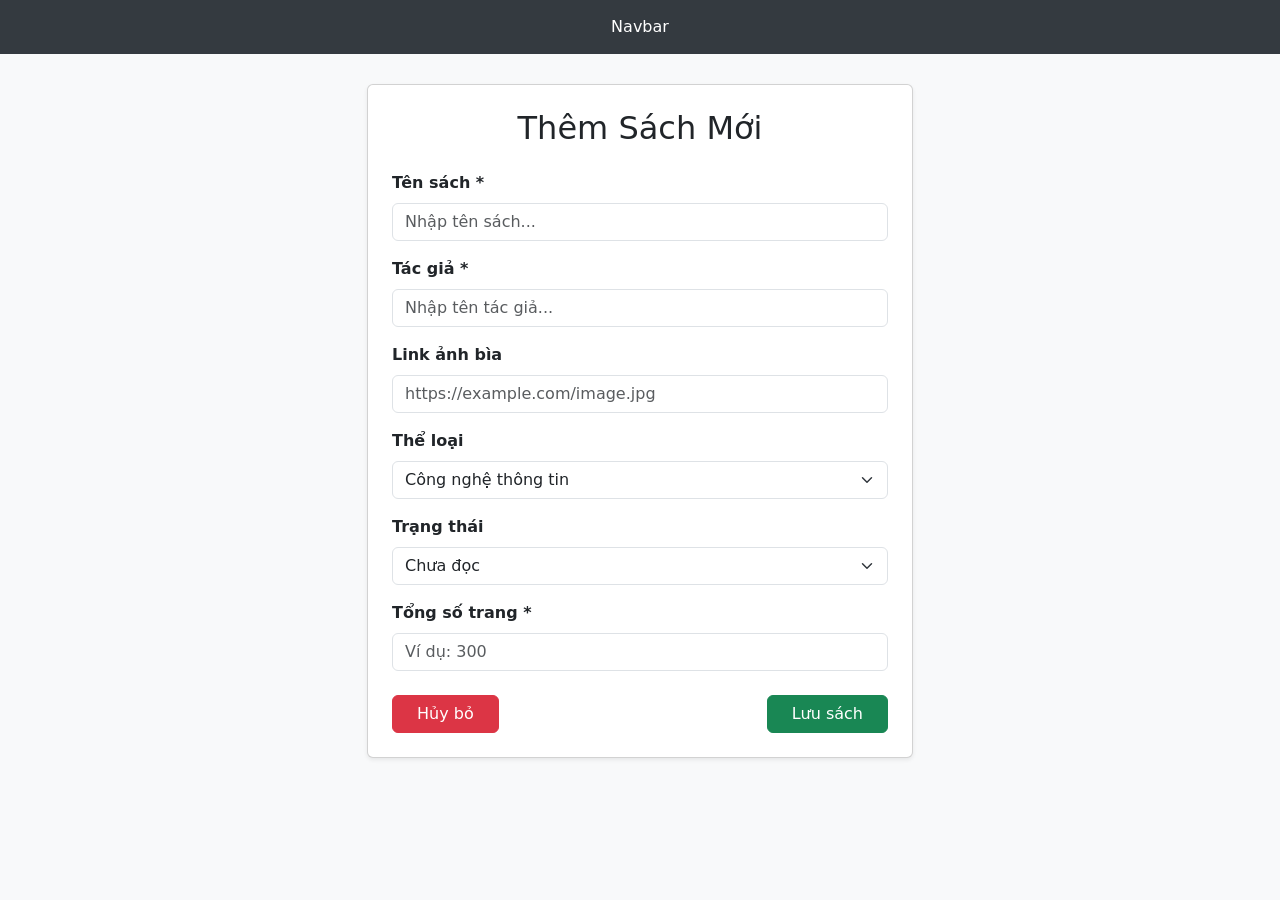
==== add-book.html @ 8f91d1f9 "Add files via upload" ====
<!DOCTYPE html>
<html lang="vi">
<head>
    <meta charset="UTF-8">
    <meta name="viewport" content="width=device-width, initial-scale=1.0">
    <title>Thêm Sách Mới</title>
    <!-- Nhúng CSS của Bootstrap 5 -->
    <link href="https://cdn.jsdelivr.net/npm/bootstrap@5.3.0/dist/css/bootstrap.min.css" rel="stylesheet">
    <style>
        body { background-color: #f8f9fa; }
        .navbar-placeholder { background-color: #343a40; color: #fff; padding: 15px; text-align: center; margin-bottom: 30px;}
    </style>
</head>
<body>
    <nav class="navbar-placeholder">Navbar</nav>

    <div class="container">
        <div class="row justify-content-center">
            <div class="col-md-8 col-lg-6">
                <!-- Thẻ bọc ngoài dạng Card -->
                <div class="card shadow-sm">
                    <div class="card-body p-4">
                        <h2 class="text-center mb-4 text-dark">Thêm Sách Mới</h2>
                        <form id="addBookForm">
                            <div class="mb-3">
                                <label for="bookTitle" class="form-label fw-bold">Tên sách *</label>
                                <input type="text" class="form-control" id="bookTitle" placeholder="Nhập tên sách...">
                            </div>
                            <div class="mb-3">
                                <label for="bookAuthor" class="form-label fw-bold">Tác giả *</label>
                                <input type="text" class="form-control" id="bookAuthor" placeholder="Nhập tên tác giả...">
                            </div>
                            <div class="mb-3">
                                <label for="bookCover" class="form-label fw-bold">Link ảnh bìa</label>
                                <input type="url" class="form-control" id="bookCover" placeholder="https://example.com/image.jpg">
                            </div>
                            <div class="mb-3">
                                <label for="bookCategory" class="form-label fw-bold">Thể loại</label>
                                <select class="form-select" id="bookCategory">
                                    <option value="IT">Công nghệ thông tin</option>
                                    <option value="Science">Khoa học</option>
                                    <option value="Literature">Văn học</option>
                                    <option value="SelfHelp">Phát triển bản thân</option>
                                </select>
                            </div>
                            <div class="mb-3">
                                <label for="bookStatus" class="form-label fw-bold">Trạng thái</label>
                                <select class="form-select" id="bookStatus">
                                    <option value="unread">Chưa đọc</option>
                                    <option value="reading">Đang đọc</option>
                                    <option value="read">Đã đọc</option>
                                </select>
                            </div>
                            <div class="mb-3">
                                <label for="bookPages" class="form-label fw-bold">Tổng số trang *</label>
                                <input type="number" class="form-control" id="bookPages" placeholder="Ví dụ: 300" min="1">
                            </div>
                            <div class="d-flex justify-content-between mt-4">
                                <a href="library.html" class="btn btn-danger px-4">Hủy bỏ</a>
                                <button type="button" class="btn btn-success px-4" onclick="saveBook()">Lưu sách</button>
                            </div>
                        </form>
                    </div>
                </div>
            </div>
        </div>
    </div>

    <!-- Nhúng JS của Bootstrap (Dành cho hiệu ứng click dropdown nếu có) -->
    <script src="https://cdn.jsdelivr.net/npm/bootstrap@5.3.0/dist/js/bootstrap.bundle.min.js"></script>
    <script>
        function saveBook() {
            const title = document.getElementById('bookTitle').value.trim();
            const author = document.getElementById('bookAuthor').value.trim();
            const pages = document.getElementById('bookPages').value.trim();

            if (!title || !author || !pages) {
                alert("Vui lòng điền đầy đủ các thông tin bắt buộc: Tên sách, Tác giả và Số trang!");
                return;
            }

            alert("Đã lưu sách thành công!");
            window.location.href = "library.html";
        }
    </script>
</body>
</html>
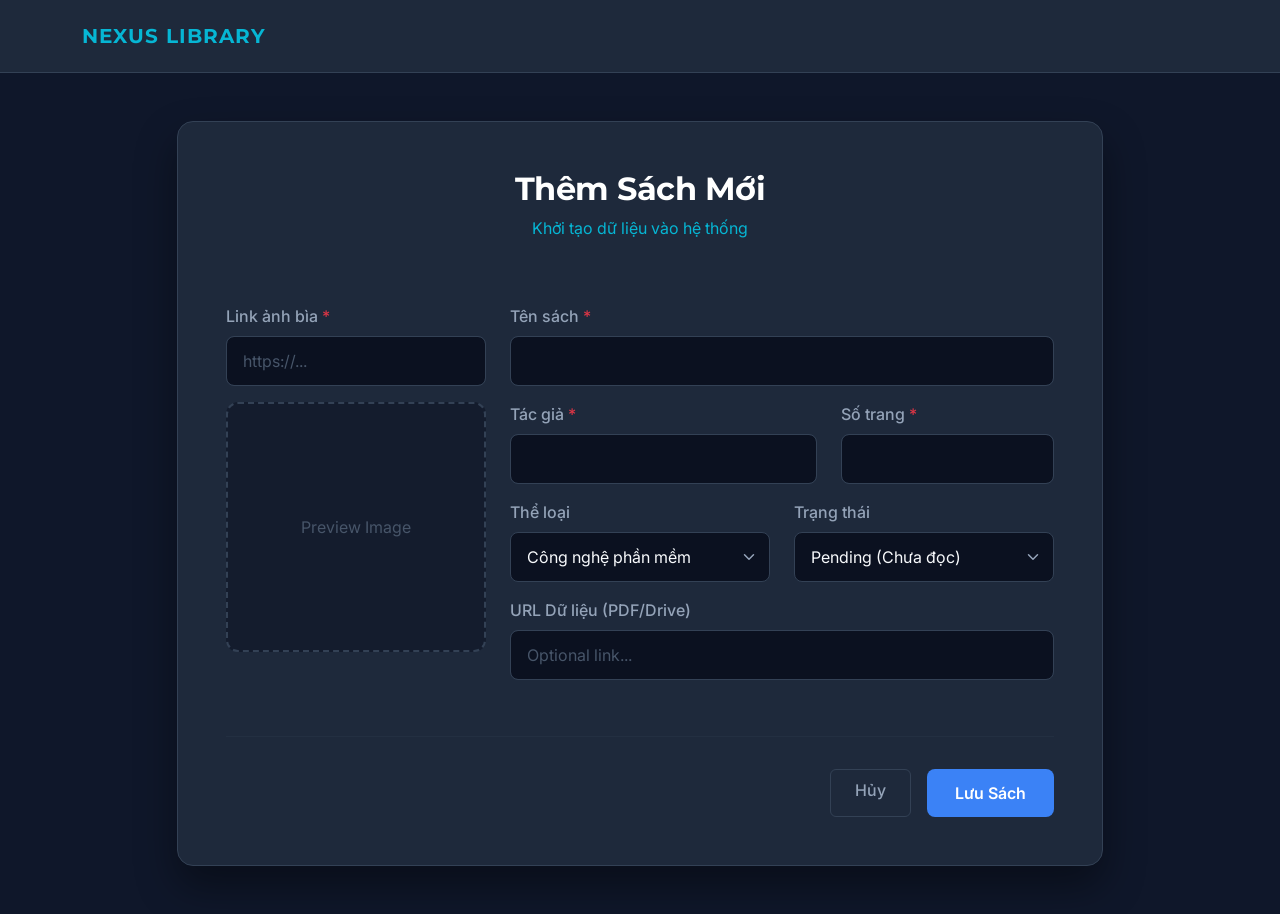
==== commit c5792315: "Revamp add-book.html with modern design and features" ====
--- a/add-book.html
+++ b/add-book.html
@@ -3,85 +3,236 @@
 <head>
     <meta charset="UTF-8">
     <meta name="viewport" content="width=device-width, initial-scale=1.0">
-    <title>Thêm Sách Mới</title>
-    <!-- Nhúng CSS của Bootstrap 5 -->
+    <title>Thêm Sách - Modern Dark Library</title>
     <link href="https://cdn.jsdelivr.net/npm/bootstrap@5.3.0/dist/css/bootstrap.min.css" rel="stylesheet">
+    <link href="https://fonts.googleapis.com/css2?family=Inter:wght@400;500;600&family=Montserrat:wght@600;700&display=swap" rel="stylesheet">
     <style>
-        body { background-color: #f8f9fa; }
-        .navbar-placeholder { background-color: #343a40; color: #fff; padding: 15px; text-align: center; margin-bottom: 30px;}
+        :root {
+            --bg-dark: #0F172A;       /* Đen than */
+            --card-bg: #1E293B;       /* Xám đậm */
+            --text-light: #F8FAFC;    /* Trắng xám */
+            --accent-cyan: #06B6D4;   /* Xanh cyan */
+            --btn-blue: #3B82F6;      /* Xanh dương */
+            --input-bg: #0B1120;      /* Đen sâu cho ô nhập liệu */
+            --border-color: #334155;  /* Viền xám nhạt hơn */
+        }
+
+        body {
+            background-color: var(--bg-dark);
+            color: var(--text-light);
+            font-family: 'Inter', sans-serif; /* Phông chuẩn UI không lỗi dấu */
+            min-height: 100vh;
+        }
+
+        /* Phông chữ sang trọng cho tiêu đề */
+        h1, h2, h3, h4, h5, .navbar-brand {
+            font-family: 'Montserrat', sans-serif;
+            font-weight: 700;
+            letter-spacing: -0.5px;
+        }
+
+        .navbar-custom {
+            background-color: var(--card-bg);
+            border-bottom: 1px solid var(--border-color);
+        }
+        .navbar-brand {
+            color: var(--accent-cyan) !important;
+            text-transform: uppercase;
+            letter-spacing: 1px;
+        }
+
+        /* Card Form */
+        .card-custom {
+            background-color: var(--card-bg);
+            border: 1px solid var(--border-color);
+            border-radius: 16px;
+            box-shadow: 0 20px 40px rgba(0,0,0,0.4);
+            animation: fadeIn 0.5s ease-out;
+        }
+        @keyframes fadeIn {
+            from { opacity: 0; transform: scale(0.98); }
+            to { opacity: 1; transform: scale(1); }
+        }
+
+        /* Form Inputs */
+        .form-label {
+            font-weight: 500;
+            color: #94A3B8; /* Xám nhạt để dễ đọc */
+            margin-bottom: 8px;
+        }
+        .form-control, .form-select {
+            background-color: var(--input-bg);
+            border: 1px solid var(--border-color);
+            color: var(--text-light);
+            border-radius: 8px;
+            padding: 12px 16px;
+            transition: all 0.3s;
+        }
+        .form-control::placeholder {
+            color: #475569;
+        }
+        .form-control:focus, .form-select:focus {
+            background-color: var(--input-bg);
+            color: var(--text-light);
+            border-color: var(--accent-cyan);
+            box-shadow: 0 0 0 3px rgba(6, 182, 212, 0.2);
+        }
+
+        /* Tùy chỉnh mũi tên của Select box cho nền tối */
+        .form-select {
+            background-image: url("data:image/svg+xml,%3csvg xmlns='http://www.w3.org/2000/svg' viewBox='0 0 16 16'%3e%3cpath fill='none' stroke='%2394A3B8' stroke-linecap='round' stroke-linejoin='round' stroke-width='2' d='M2 5l6 6 6-6'/%3e%3c/svg%3e");
+        }
+
+        /* Nút bấm */
+        .btn-primary-custom {
+            background-color: var(--btn-blue);
+            color: #fff;
+            border: none;
+            font-weight: 600;
+            padding: 12px 28px;
+            border-radius: 8px;
+            transition: all 0.3s ease;
+        }
+        .btn-primary-custom:hover {
+            background-color: var(--accent-cyan);
+            transform: translateY(-2px);
+            box-shadow: 0 8px 20px rgba(6, 182, 212, 0.3);
+        }
+        .btn-outline-custom {
+            color: #94A3B8;
+            border: 1px solid var(--border-color);
+            background: transparent;
+            font-weight: 500;
+        }
+        .btn-outline-custom:hover {
+            background-color: var(--border-color);
+            color: var(--text-light);
+        }
+
+        /* Khu vực ảnh */
+        #coverPreviewContainer {
+            width: 100%;
+            height: 250px;
+            border: 2px dashed var(--border-color);
+            border-radius: 12px;
+            display: flex;
+            align-items: center;
+            justify-content: center;
+            background-color: rgba(11, 17, 32, 0.5);
+        }
+        #coverPreview {
+            max-width: 100%;
+            max-height: 100%;
+            display: none;
+            border-radius: 8px;
+        }
     </style>
 </head>
 <body>
-    <nav class="navbar-placeholder">Navbar</nav>
-
+
+<nav class="navbar navbar-expand-lg navbar-custom py-3">
     <div class="container">
-        <div class="row justify-content-center">
-            <div class="col-md-8 col-lg-6">
-                <!-- Thẻ bọc ngoài dạng Card -->
-                <div class="card shadow-sm">
-                    <div class="card-body p-4">
-                        <h2 class="text-center mb-4 text-dark">Thêm Sách Mới</h2>
-                        <form id="addBookForm">
+        <a class="navbar-brand" href="#">Nexus Library</a>
+    </div>
+</nav>
+
+<div class="container py-5">
+    <div class="row justify-content-center">
+        <div class="col-lg-10">
+            <div class="card card-custom p-4 p-md-5">
+                <div class="text-center mb-5">
+                    <h2 class="text-white">Thêm Sách Mới</h2>
+                    <p style="color: var(--accent-cyan);">Khởi tạo dữ liệu vào hệ thống</p>
+                </div>
+                
+                <form id="addBookForm">
+                    <div class="row g-4">
+                        <div class="col-md-4">
                             <div class="mb-3">
-                                <label for="bookTitle" class="form-label fw-bold">Tên sách *</label>
-                                <input type="text" class="form-control" id="bookTitle" placeholder="Nhập tên sách...">
+                                <label class="form-label">Link ảnh bìa <span class="text-danger">*</span></label>
+                                <input type="url" class="form-control" id="bookCover" placeholder="https://..." required>
                             </div>
                             <div class="mb-3">
-                                <label for="bookAuthor" class="form-label fw-bold">Tác giả *</label>
-                                <input type="text" class="form-control" id="bookAuthor" placeholder="Nhập tên tác giả...">
-                            </div>
+                                <div id="coverPreviewContainer">
+                                    <span id="previewText" style="color: #475569;">Preview Image</span>
+                                    <img src="" alt="Cover" id="coverPreview">
+                                </div>
+                            </div>
+                        </div>
+
+                        <div class="col-md-8">
                             <div class="mb-3">
-                                <label for="bookCover" class="form-label fw-bold">Link ảnh bìa</label>
-                                <input type="url" class="form-control" id="bookCover" placeholder="https://example.com/image.jpg">
-                            </div>
-                            <div class="mb-3">
-                                <label for="bookCategory" class="form-label fw-bold">Thể loại</label>
-                                <select class="form-select" id="bookCategory">
-                                    <option value="IT">Công nghệ thông tin</option>
-                                    <option value="Science">Khoa học</option>
-                                    <option value="Literature">Văn học</option>
-                                    <option value="SelfHelp">Phát triển bản thân</option>
-                                </select>
-                            </div>
-                            <div class="mb-3">
-                                <label for="bookStatus" class="form-label fw-bold">Trạng thái</label>
-                                <select class="form-select" id="bookStatus">
-                                    <option value="unread">Chưa đọc</option>
-                                    <option value="reading">Đang đọc</option>
-                                    <option value="read">Đã đọc</option>
-                                </select>
-                            </div>
-                            <div class="mb-3">
-                                <label for="bookPages" class="form-label fw-bold">Tổng số trang *</label>
-                                <input type="number" class="form-control" id="bookPages" placeholder="Ví dụ: 300" min="1">
-                            </div>
-                            <div class="d-flex justify-content-between mt-4">
-                                <a href="library.html" class="btn btn-danger px-4">Hủy bỏ</a>
-                                <button type="button" class="btn btn-success px-4" onclick="saveBook()">Lưu sách</button>
-                            </div>
-                        </form>
+                                <label class="form-label">Tên sách <span class="text-danger">*</span></label>
+                                <input type="text" class="form-control" id="bookTitle" required>
+                            </div>
+                            <div class="row">
+                                <div class="col-md-7 mb-3">
+                                    <label class="form-label">Tác giả <span class="text-danger">*</span></label>
+                                    <input type="text" class="form-control" id="bookAuthor" required>
+                                </div>
+                                <div class="col-md-5 mb-3">
+                                    <label class="form-label">Số trang <span class="text-danger">*</span></label>
+                                    <input type="number" class="form-control" id="bookPages" min="1" required>
+                                </div>
+                            </div>
+                            
+                            <div class="row">
+                                <div class="col-md-6 mb-3">
+                                    <label class="form-label">Thể loại</label>
+                                    <select class="form-select" id="bookGenre">
+                                        <option value="IT">Công nghệ phần mềm</option>
+                                        <option value="Science">Khoa học viễn tưởng</option>
+                                        <option value="Design">UI/UX Design</option>
+                                    </select>
+                                </div>
+                                <div class="col-md-6 mb-3">
+                                    <label class="form-label">Trạng thái</label>
+                                    <select class="form-select" id="bookStatus">
+                                        <option value="Unread">Pending (Chưa đọc)</option>
+                                        <option value="Reading">In Progress (Đang đọc)</option>
+                                        <option value="Finished">Completed (Đã xong)</option>
+                                    </select>
+                                </div>
+                            </div>
+
+                            <div class="mb-4">
+                                <label class="form-label">URL Dữ liệu (PDF/Drive)</label>
+                                <input type="url" class="form-control" id="bookContent" placeholder="Optional link...">
+                            </div>
+                        </div>
                     </div>
-                </div>
+
+                    <hr style="border-color: var(--border-color); margin: 2rem 0;">
+
+                    <div class="d-flex justify-content-end gap-3">
+                        <a href="library.html" class="btn btn-outline-custom px-4 py-2 text-decoration-none rounded">Hủy</a>
+                        <button type="submit" class="btn btn-primary-custom">Lưu Sách</button>
+                    </div>
+                </form>
             </div>
         </div>
     </div>
-
-    <!-- Nhúng JS của Bootstrap (Dành cho hiệu ứng click dropdown nếu có) -->
-    <script src="https://cdn.jsdelivr.net/npm/bootstrap@5.3.0/dist/js/bootstrap.bundle.min.js"></script>
-    <script>
-        function saveBook() {
-            const title = document.getElementById('bookTitle').value.trim();
-            const author = document.getElementById('bookAuthor').value.trim();
-            const pages = document.getElementById('bookPages').value.trim();
-
-            if (!title || !author || !pages) {
-                alert("Vui lòng điền đầy đủ các thông tin bắt buộc: Tên sách, Tác giả và Số trang!");
-                return;
+</div>
+
+<script src="https://code.jquery.com/jquery-3.6.0.min.js"></script>
+<script>
+    $(document).ready(function() {
+        $('#bookCover').on('input', function() {
+            let url = $(this).val().trim();
+            if(url) {
+                $('#coverPreview').attr('src', url).show();
+                $('#previewText').hide();
+            } else {
+                $('#coverPreview').hide();
+                $('#previewText').show();
             }
-
-            alert("Đã lưu sách thành công!");
-            window.location.href = "library.html";
-        }
-    </script>
+        });
+
+        $('#addBookForm').on('submit', function(e) {
+            e.preventDefault();
+            alert("Đã đẩy dữ liệu thành công lên hệ thống!");
+        });
+    });
+</script>
 </body>
-</html>+</html>
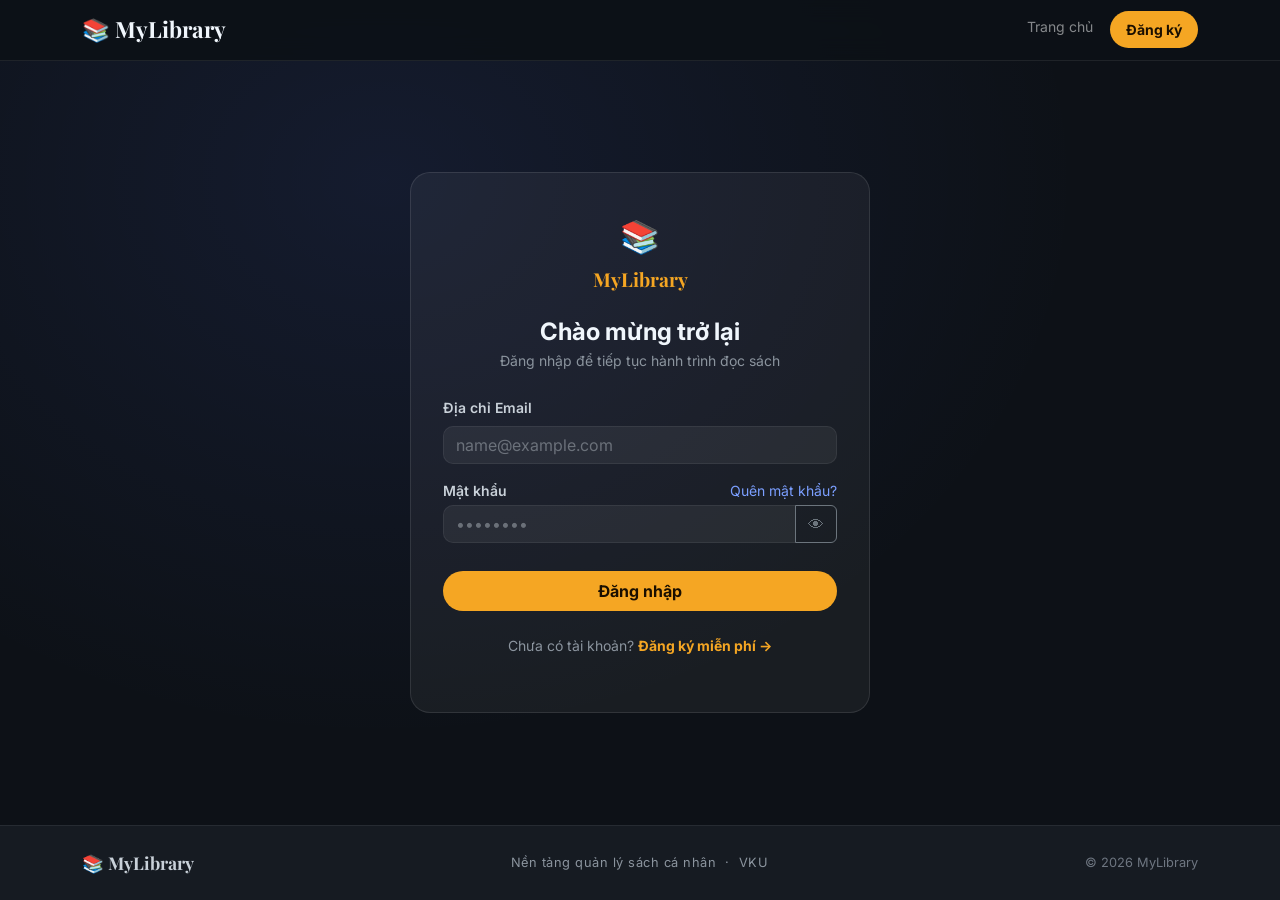
==== commit 82694a88: "Cập nhật bản cuối giao diện MyLibrary" ====
--- a/add-book.html
+++ b/add-book.html
@@ -1,238 +1,306 @@
-<!DOCTYPE html>
-<html lang="vi">
-<head>
-    <meta charset="UTF-8">
-    <meta name="viewport" content="width=device-width, initial-scale=1.0">
-    <title>Thêm Sách - Modern Dark Library</title>
-    <link href="https://cdn.jsdelivr.net/npm/bootstrap@5.3.0/dist/css/bootstrap.min.css" rel="stylesheet">
-    <link href="https://fonts.googleapis.com/css2?family=Inter:wght@400;500;600&family=Montserrat:wght@600;700&display=swap" rel="stylesheet">
-    <style>
-        :root {
-            --bg-dark: #0F172A;       /* Đen than */
-            --card-bg: #1E293B;       /* Xám đậm */
-            --text-light: #F8FAFC;    /* Trắng xám */
-            --accent-cyan: #06B6D4;   /* Xanh cyan */
-            --btn-blue: #3B82F6;      /* Xanh dương */
-            --input-bg: #0B1120;      /* Đen sâu cho ô nhập liệu */
-            --border-color: #334155;  /* Viền xám nhạt hơn */
-        }
-
-        body {
-            background-color: var(--bg-dark);
-            color: var(--text-light);
-            font-family: 'Inter', sans-serif; /* Phông chuẩn UI không lỗi dấu */
-            min-height: 100vh;
-        }
-
-        /* Phông chữ sang trọng cho tiêu đề */
-        h1, h2, h3, h4, h5, .navbar-brand {
-            font-family: 'Montserrat', sans-serif;
-            font-weight: 700;
-            letter-spacing: -0.5px;
-        }
-
-        .navbar-custom {
-            background-color: var(--card-bg);
-            border-bottom: 1px solid var(--border-color);
-        }
-        .navbar-brand {
-            color: var(--accent-cyan) !important;
-            text-transform: uppercase;
-            letter-spacing: 1px;
-        }
-
-        /* Card Form */
-        .card-custom {
-            background-color: var(--card-bg);
-            border: 1px solid var(--border-color);
-            border-radius: 16px;
-            box-shadow: 0 20px 40px rgba(0,0,0,0.4);
-            animation: fadeIn 0.5s ease-out;
-        }
-        @keyframes fadeIn {
-            from { opacity: 0; transform: scale(0.98); }
-            to { opacity: 1; transform: scale(1); }
-        }
-
-        /* Form Inputs */
-        .form-label {
-            font-weight: 500;
-            color: #94A3B8; /* Xám nhạt để dễ đọc */
-            margin-bottom: 8px;
-        }
-        .form-control, .form-select {
-            background-color: var(--input-bg);
-            border: 1px solid var(--border-color);
-            color: var(--text-light);
-            border-radius: 8px;
-            padding: 12px 16px;
-            transition: all 0.3s;
-        }
-        .form-control::placeholder {
-            color: #475569;
-        }
-        .form-control:focus, .form-select:focus {
-            background-color: var(--input-bg);
-            color: var(--text-light);
-            border-color: var(--accent-cyan);
-            box-shadow: 0 0 0 3px rgba(6, 182, 212, 0.2);
-        }
-
-        /* Tùy chỉnh mũi tên của Select box cho nền tối */
-        .form-select {
-            background-image: url("data:image/svg+xml,%3csvg xmlns='http://www.w3.org/2000/svg' viewBox='0 0 16 16'%3e%3cpath fill='none' stroke='%2394A3B8' stroke-linecap='round' stroke-linejoin='round' stroke-width='2' d='M2 5l6 6 6-6'/%3e%3c/svg%3e");
-        }
-
-        /* Nút bấm */
-        .btn-primary-custom {
-            background-color: var(--btn-blue);
-            color: #fff;
-            border: none;
-            font-weight: 600;
-            padding: 12px 28px;
-            border-radius: 8px;
-            transition: all 0.3s ease;
-        }
-        .btn-primary-custom:hover {
-            background-color: var(--accent-cyan);
-            transform: translateY(-2px);
-            box-shadow: 0 8px 20px rgba(6, 182, 212, 0.3);
-        }
-        .btn-outline-custom {
-            color: #94A3B8;
-            border: 1px solid var(--border-color);
-            background: transparent;
-            font-weight: 500;
-        }
-        .btn-outline-custom:hover {
-            background-color: var(--border-color);
-            color: var(--text-light);
-        }
-
-        /* Khu vực ảnh */
-        #coverPreviewContainer {
-            width: 100%;
-            height: 250px;
-            border: 2px dashed var(--border-color);
-            border-radius: 12px;
-            display: flex;
-            align-items: center;
-            justify-content: center;
-            background-color: rgba(11, 17, 32, 0.5);
-        }
-        #coverPreview {
-            max-width: 100%;
-            max-height: 100%;
-            display: none;
-            border-radius: 8px;
-        }
-    </style>
-</head>
-<body>
-
-<nav class="navbar navbar-expand-lg navbar-custom py-3">
-    <div class="container">
-        <a class="navbar-brand" href="#">Nexus Library</a>
-    </div>
-</nav>
-
-<div class="container py-5">
-    <div class="row justify-content-center">
-        <div class="col-lg-10">
-            <div class="card card-custom p-4 p-md-5">
-                <div class="text-center mb-5">
-                    <h2 class="text-white">Thêm Sách Mới</h2>
-                    <p style="color: var(--accent-cyan);">Khởi tạo dữ liệu vào hệ thống</p>
-                </div>
-                
-                <form id="addBookForm">
-                    <div class="row g-4">
-                        <div class="col-md-4">
-                            <div class="mb-3">
-                                <label class="form-label">Link ảnh bìa <span class="text-danger">*</span></label>
-                                <input type="url" class="form-control" id="bookCover" placeholder="https://..." required>
-                            </div>
-                            <div class="mb-3">
-                                <div id="coverPreviewContainer">
-                                    <span id="previewText" style="color: #475569;">Preview Image</span>
-                                    <img src="" alt="Cover" id="coverPreview">
-                                </div>
-                            </div>
-                        </div>
-
-                        <div class="col-md-8">
-                            <div class="mb-3">
-                                <label class="form-label">Tên sách <span class="text-danger">*</span></label>
-                                <input type="text" class="form-control" id="bookTitle" required>
-                            </div>
-                            <div class="row">
-                                <div class="col-md-7 mb-3">
-                                    <label class="form-label">Tác giả <span class="text-danger">*</span></label>
-                                    <input type="text" class="form-control" id="bookAuthor" required>
-                                </div>
-                                <div class="col-md-5 mb-3">
-                                    <label class="form-label">Số trang <span class="text-danger">*</span></label>
-                                    <input type="number" class="form-control" id="bookPages" min="1" required>
-                                </div>
-                            </div>
-                            
-                            <div class="row">
-                                <div class="col-md-6 mb-3">
-                                    <label class="form-label">Thể loại</label>
-                                    <select class="form-select" id="bookGenre">
-                                        <option value="IT">Công nghệ phần mềm</option>
-                                        <option value="Science">Khoa học viễn tưởng</option>
-                                        <option value="Design">UI/UX Design</option>
-                                    </select>
-                                </div>
-                                <div class="col-md-6 mb-3">
-                                    <label class="form-label">Trạng thái</label>
-                                    <select class="form-select" id="bookStatus">
-                                        <option value="Unread">Pending (Chưa đọc)</option>
-                                        <option value="Reading">In Progress (Đang đọc)</option>
-                                        <option value="Finished">Completed (Đã xong)</option>
-                                    </select>
-                                </div>
-                            </div>
-
-                            <div class="mb-4">
-                                <label class="form-label">URL Dữ liệu (PDF/Drive)</label>
-                                <input type="url" class="form-control" id="bookContent" placeholder="Optional link...">
-                            </div>
-                        </div>
-                    </div>
-
-                    <hr style="border-color: var(--border-color); margin: 2rem 0;">
-
-                    <div class="d-flex justify-content-end gap-3">
-                        <a href="library.html" class="btn btn-outline-custom px-4 py-2 text-decoration-none rounded">Hủy</a>
-                        <button type="submit" class="btn btn-primary-custom">Lưu Sách</button>
-                    </div>
-                </form>
-            </div>
-        </div>
-    </div>
-</div>
-
-<script src="https://code.jquery.com/jquery-3.6.0.min.js"></script>
-<script>
-    $(document).ready(function() {
-        $('#bookCover').on('input', function() {
-            let url = $(this).val().trim();
-            if(url) {
-                $('#coverPreview').attr('src', url).show();
-                $('#previewText').hide();
-            } else {
-                $('#coverPreview').hide();
-                $('#previewText').show();
-            }
-        });
-
-        $('#addBookForm').on('submit', function(e) {
-            e.preventDefault();
-            alert("Đã đẩy dữ liệu thành công lên hệ thống!");
-        });
-    });
-</script>
-</body>
-</html>
+<!DOCTYPE html>
+<html lang="vi">
+<head>
+    <meta charset="UTF-8">
+    <meta name="viewport" content="width=device-width, initial-scale=1.0">
+    <title>Thêm Sách Mới — MyLibrary</title>
+    <link href="https://cdn.jsdelivr.net/npm/bootstrap@5.3.2/dist/css/bootstrap.min.css" rel="stylesheet">
+    <link rel="stylesheet" href="css/style.css">
+    <link href="https://fonts.googleapis.com/css2?family=Inter:wght@400;500;600&family=Montserrat:wght@600;700&display=swap" rel="stylesheet">
+    <style>
+        :root {
+            --card-bg: #1E293B;
+            --accent-cyan: #06B6D4;
+            --btn-blue: #3B82F6;
+            --input-bg: #0B1120;
+            --border-color: #334155;
+        }
+
+        main { padding-top: 90px; padding-bottom: 60px; }
+
+        h2 { font-family: 'Montserrat', sans-serif; font-weight: 700; }
+
+        /* Card form */
+        .add-card {
+            background-color: var(--card-bg);
+            border: 1px solid var(--border-color);
+            border-radius: 16px;
+            box-shadow: 0 20px 40px rgba(0,0,0,0.4);
+            animation: fadeIn 0.5s ease-out;
+        }
+        @keyframes fadeIn {
+            from { opacity: 0; transform: scale(0.98); }
+            to   { opacity: 1; transform: scale(1); }
+        }
+
+        /* Form inputs */
+        .add-card .form-label {
+            font-weight: 500;
+            color: #94A3B8;
+            margin-bottom: 8px;
+        }
+        .add-card .form-control,
+        .add-card .form-select {
+            background-color: var(--input-bg);
+            border: 1px solid var(--border-color);
+            color: #F8FAFC;
+            border-radius: 8px;
+            padding: 12px 16px;
+            transition: all 0.3s;
+        }
+        .add-card .form-control::placeholder { color: #475569; }
+        .add-card .form-control:focus,
+        .add-card .form-select:focus {
+            background-color: var(--input-bg);
+            color: #F8FAFC;
+            border-color: var(--accent-cyan);
+            box-shadow: 0 0 0 3px rgba(6,182,212,0.2);
+        }
+        .add-card .form-select {
+            background-image: url("data:image/svg+xml,%3csvg xmlns='http://www.w3.org/2000/svg' viewBox='0 0 16 16'%3e%3cpath fill='none' stroke='%2394A3B8' stroke-linecap='round' stroke-linejoin='round' stroke-width='2' d='M2 5l6 6 6-6'/%3e%3c/svg%3e");
+        }
+        .add-card .form-select option { background: #161b22; color: #e6edf3; }
+
+        /* Buttons */
+        .btn-save {
+            background-color: var(--btn-blue);
+            color: #fff;
+            border: none;
+            font-weight: 600;
+            padding: 12px 28px;
+            border-radius: 8px;
+            transition: all 0.3s ease;
+        }
+        .btn-save:hover {
+            background-color: var(--accent-cyan);
+            transform: translateY(-2px);
+            box-shadow: 0 8px 20px rgba(6,182,212,0.3);
+            color: #fff;
+        }
+        .btn-cancel {
+            color: #94A3B8;
+            border: 1px solid var(--border-color);
+            background: transparent;
+            font-weight: 500;
+            padding: 12px 28px;
+            border-radius: 8px;
+            transition: all 0.2s;
+            text-decoration: none;
+        }
+        .btn-cancel:hover {
+            background-color: var(--border-color);
+            color: #F8FAFC;
+        }
+
+        /* Cover preview */
+        #coverPreviewContainer {
+            width: 100%;
+            height: 260px;
+            border: 2px dashed var(--border-color);
+            border-radius: 12px;
+            display: flex;
+            align-items: center;
+            justify-content: center;
+            background-color: rgba(11,17,32,0.5);
+            overflow: hidden;
+            transition: border-color 0.3s;
+        }
+        #coverPreviewContainer:has(img[style*="block"]) { border-color: var(--accent-cyan); }
+        #coverPreview {
+            max-width: 100%;
+            max-height: 100%;
+            display: none;
+            border-radius: 8px;
+            object-fit: cover;
+        }
+        #previewText { color: #475569; font-size: 0.85rem; }
+
+        hr.divider { border-color: var(--border-color); margin: 2rem 0; }
+
+        /* Badge */
+        .edit-badge {
+            background: rgba(6,182,212,0.12);
+            border: 1px solid rgba(6,182,212,0.3);
+            color: var(--accent-cyan);
+            border-radius: 20px;
+            padding: 4px 14px;
+            font-size: 0.78rem;
+            font-weight: 600;
+            letter-spacing: 0.05em;
+        }
+    </style>
+</head>
+<body>
+
+    <!-- NAVBAR -->
+    <nav class="navbar navbar-expand-lg navbar-dark sticky-top">
+        <div class="container">
+            <a class="navbar-brand fw-bold" href="index.html">📚 MyLibrary</a>
+            <button class="navbar-toggler border-0" type="button" data-bs-toggle="collapse" data-bs-target="#mainNavbar">
+                <span class="navbar-toggler-icon"></span>
+            </button>
+            <div class="collapse navbar-collapse" id="mainNavbar">
+                <ul class="navbar-nav me-auto">
+                    <li class="nav-item">
+                        <a class="nav-link" href="library.html">Thư Viện Của Tôi</a>
+                    </li>
+                </ul>
+                <ul class="navbar-nav ms-auto">
+                    <li class="nav-item dropdown">
+                        <a class="nav-link dropdown-toggle" href="#" role="button" data-bs-toggle="dropdown">
+                            👤 Xin chào, <strong>Trần Minh Trí</strong>
+                        </a>
+                        <ul class="dropdown-menu dropdown-menu-end" style="background:#161b22; border:1px solid rgba(255,255,255,0.1);">
+                            <li><a class="dropdown-item" href="#" style="color:#c9d1d9;">⚙️ Cài đặt tài khoản</a></li>
+                            <li><hr class="dropdown-divider" style="border-color:rgba(255,255,255,0.1);"></li>
+                            <li><a class="dropdown-item text-danger" href="#" onclick="logout()">🚪 Đăng xuất</a></li>
+                        </ul>
+                    </li>
+                </ul>
+            </div>
+        </div>
+    </nav>
+
+    <main>
+        <div class="container">
+            <div class="row justify-content-center">
+                <div class="col-lg-10">
+
+                    <!-- Tiêu đề -->
+                    <div class="text-center mb-4">
+                        <span class="edit-badge">➕ THÊM SÁCH MỚI</span>
+                        <h2 class="text-white mt-3 mb-1">Thêm Sách Mới</h2>
+                        <p style="color: var(--accent-cyan); font-size:0.9rem;">Khởi tạo dữ liệu vào hệ thống</p>
+                    </div>
+
+                    <div class="add-card p-4 p-md-5">
+                        <form id="addBookForm">
+                            <div class="row g-4">
+
+                                <!-- Cột trái: Preview ảnh bìa -->
+                                <div class="col-md-4">
+                                    <div class="mb-3">
+                                        <label class="form-label">Link ảnh bìa <span class="text-danger">*</span></label>
+                                        <input type="url" class="form-control" id="bookCover" placeholder="https://...">
+                                    </div>
+                                    <div class="mb-3">
+                                        <div id="coverPreviewContainer">
+                                            <span id="previewText">🖼️ Preview ảnh bìa</span>
+                                            <img src="" alt="Cover Preview" id="coverPreview">
+                                        </div>
+                                    </div>
+                                </div>
+
+                                <!-- Cột phải: Thông tin sách -->
+                                <div class="col-md-8">
+                                    <div class="mb-3">
+                                        <label class="form-label">Tên sách <span class="text-danger">*</span></label>
+                                        <input type="text" class="form-control" id="bookTitle" placeholder="Nhập tên sách...">
+                                    </div>
+
+                                    <div class="row">
+                                        <div class="col-md-7 mb-3">
+                                            <label class="form-label">Tác giả <span class="text-danger">*</span></label>
+                                            <input type="text" class="form-control" id="bookAuthor" placeholder="Nhập tên tác giả...">
+                                        </div>
+                                        <div class="col-md-5 mb-3">
+                                            <label class="form-label">Số trang <span class="text-danger">*</span></label>
+                                            <input type="number" class="form-control" id="bookPages" placeholder="VD: 300" min="1">
+                                        </div>
+                                    </div>
+
+                                    <div class="row">
+                                        <div class="col-md-6 mb-3">
+                                            <label class="form-label">Thể loại</label>
+                                            <select class="form-select" id="bookCategory">
+                                                <option value="IT">Công nghệ thông tin</option>
+                                                <option value="Science">Khoa học</option>
+                                                <option value="Literature">Văn học</option>
+                                                <option value="SelfHelp">Phát triển bản thân</option>
+                                            </select>
+                                        </div>
+                                        <div class="col-md-6 mb-3">
+                                            <label class="form-label">Trạng thái</label>
+                                            <select class="form-select" id="bookStatus">
+                                                <option value="unread">Pending (Chưa đọc)</option>
+                                                <option value="reading">In Progress (Đang đọc)</option>
+                                                <option value="read">Completed (Đã đọc)</option>
+                                            </select>
+                                        </div>
+                                    </div>
+
+                                    <div class="mb-3">
+                                        <label class="form-label">URL Tài liệu <span style="color:#475569;">(PDF / Drive — tùy chọn)</span></label>
+                                        <input type="url" class="form-control" id="bookContent" placeholder="https://drive.google.com/...">
+                                    </div>
+                                </div>
+                            </div>
+
+                            <hr class="divider">
+
+                            <div class="d-flex justify-content-end gap-3">
+                                <a href="library.html" class="btn-cancel">Hủy bỏ</a>
+                                <button type="submit" class="btn btn-save">💾 Lưu Sách</button>
+                            </div>
+                        </form>
+                    </div>
+
+                </div>
+            </div>
+        </div>
+    </main>
+
+    <!-- FOOTER -->
+    <footer class="py-4">
+        <div class="container">
+            <div class="d-flex flex-column flex-md-row justify-content-between align-items-center gap-3">
+                <span class="fw-bold" style="font-family:'Playfair Display',serif; color:#c9d1d9; font-size:1.1rem;">📚 MyLibrary</span>
+                <span style="color:#8b949e; font-size:0.8rem; letter-spacing:0.04em;">Nền tảng quản lý sách cá nhân &nbsp;·&nbsp; VKU</span>
+                <span style="color:#6e7681; font-size:0.8rem;">© 2026 MyLibrary</span>
+            </div>
+        </div>
+    </footer>
+
+    <script src="https://cdn.jsdelivr.net/npm/bootstrap@5.3.2/dist/js/bootstrap.bundle.min.js"></script>
+    <script src="https://code.jquery.com/jquery-3.6.0.min.js"></script>
+    <script>
+        // Auth guard
+        if (!sessionStorage.getItem('isLoggedIn')) { window.location.href = 'login.html'; }
+        function logout() { sessionStorage.removeItem('isLoggedIn'); window.location.href = 'login.html'; }
+
+        $(document).ready(function () {
+
+            // Live preview ảnh bìa khi nhập URL
+            $('#bookCover').on('input', function () {
+                let url = $(this).val().trim();
+                if (url) {
+                    $('#coverPreview').attr('src', url).show();
+                    $('#previewText').hide();
+                } else {
+                    $('#coverPreview').hide();
+                    $('#previewText').show();
+                }
+            });
+
+            // Xử lý submit form
+            $('#addBookForm').on('submit', function (e) {
+                e.preventDefault();
+
+                const title  = $('#bookTitle').val().trim();
+                const author = $('#bookAuthor').val().trim();
+                const pages  = $('#bookPages').val().trim();
+                const cover  = $('#bookCover').val().trim();
+
+                if (!title || !author || !pages || !cover) {
+                    alert("Vui lòng điền đầy đủ các thông tin bắt buộc: Tên sách, Tác giả, Số trang và Link ảnh bìa!");
+                    return;
+                }
+
+                alert("Đã lưu sách thành công!");
+                window.location.href = "library.html";
+            });
+
+        });
+    </script>
+</body>
+</html>
--- a/css/style.css
+++ b/css/style.css
@@ -0,0 +1,149 @@
+/* ===================================================
+   MyLibrary — Custom overrides (Bootstrap làm phần còn lại)
+   =================================================== */
+
+@import url('https://fonts.googleapis.com/css2?family=Playfair+Display:wght@700&family=Inter:wght@400;500;600;700&display=swap');
+
+/* --- Màu nền và font chữ chung --- */
+body {
+    font-family: 'Inter', sans-serif;
+    background-color: #0d1117;
+    color: #e6edf3;
+}
+
+/* --- Navbar --- */
+.navbar {
+    background-color: rgba(13, 17, 23, 0.9) !important;
+    backdrop-filter: blur(12px);
+    border-bottom: 1px solid rgba(255, 255, 255, 0.08);
+}
+
+.navbar-brand {
+    font-family: 'Playfair Display', serif;
+    font-size: 1.4rem;
+    color: #f0f6fc !important;
+}
+
+/* --- Nút vàng (primary của site) --- */
+.btn-gold {
+    background-color: #f5a623;
+    color: #1a0f00;
+    font-weight: 700;
+    border: none;
+    border-radius: 50px;
+    padding: 0.5rem 1.5rem;
+    transition: background-color 0.2s, transform 0.2s;
+}
+
+.btn-gold:hover {
+    background-color: #e8930d;
+    transform: translateY(-1px);
+    color: #1a0f00;
+}
+
+/* --- Hero Section --- */
+.hero-section {
+    min-height: 88vh;
+    display: flex;
+    align-items: center;
+    background: radial-gradient(ellipse at 50% 0%, rgba(88, 120, 255, 0.15) 0%, transparent 65%),
+                #0d1117;
+}
+
+.hero-title {
+    font-family: 'Playfair Display', serif;
+    font-size: clamp(2.2rem, 6vw, 4.5rem);
+    line-height: 1.15;
+    color: #f0f6fc;
+}
+
+.hero-title .text-gold {
+    color: #f5a623;
+}
+
+/* --- Feature Cards --- */
+.feature-card {
+    background-color: rgba(255, 255, 255, 0.04);
+    border: 1px solid rgba(255, 255, 255, 0.08);
+    border-radius: 16px;
+    padding: 2rem 1.75rem;
+    height: 100%;
+    transition: border-color 0.25s, transform 0.25s;
+}
+
+.feature-card:hover {
+    border-color: rgba(88, 120, 255, 0.4);
+    transform: translateY(-5px);
+}
+
+.feature-icon {
+    width: 50px;
+    height: 50px;
+    border-radius: 12px;
+    display: flex;
+    align-items: center;
+    justify-content: center;
+    font-size: 1.4rem;
+    margin-bottom: 1.25rem;
+}
+
+/* --- Auth Card (Login / Register) --- */
+.auth-card {
+    background-color: rgba(255, 255, 255, 0.05);
+    border: 1px solid rgba(255, 255, 255, 0.1);
+    border-radius: 20px;
+    padding: 2.5rem 2rem;
+    max-width: 460px;
+    width: 100%;
+}
+
+.auth-card .form-control {
+    background-color: rgba(255, 255, 255, 0.06);
+    border: 1px solid rgba(255, 255, 255, 0.12);
+    color: #e6edf3;
+    border-radius: 10px;
+}
+
+.auth-card .form-control:focus {
+    background-color: rgba(88, 120, 255, 0.08);
+    border-color: #5878ff;
+    color: #f0f6fc;
+    box-shadow: 0 0 0 3px rgba(88, 120, 255, 0.15);
+}
+
+.auth-card .form-control::placeholder {
+    color: rgba(230, 237, 243, 0.35);
+}
+
+.auth-card .form-label {
+    color: #c9d1d9;
+    font-size: 0.875rem;
+    font-weight: 600;
+}
+
+/* --- Modal form inputs --- */
+#registerModal .form-control {
+    background-color: rgba(255, 255, 255, 0.06);
+    border: 1px solid rgba(255, 255, 255, 0.12);
+    color: #e6edf3;
+    border-radius: 10px;
+}
+
+#registerModal .form-control:focus {
+    background-color: rgba(88, 120, 255, 0.08);
+    border-color: #5878ff;
+    color: #f0f6fc;
+    box-shadow: 0 0 0 3px rgba(88, 120, 255, 0.15);
+}
+
+#registerModal .form-control::placeholder {
+    color: rgba(230, 237, 243, 0.35);
+}
+
+/* --- Footer --- */
+footer {
+    background-color: #161b22;
+    border-top: 1px solid rgba(255, 255, 255, 0.07);
+    color: #8b949e;
+    font-size: 0.875rem;
+}
